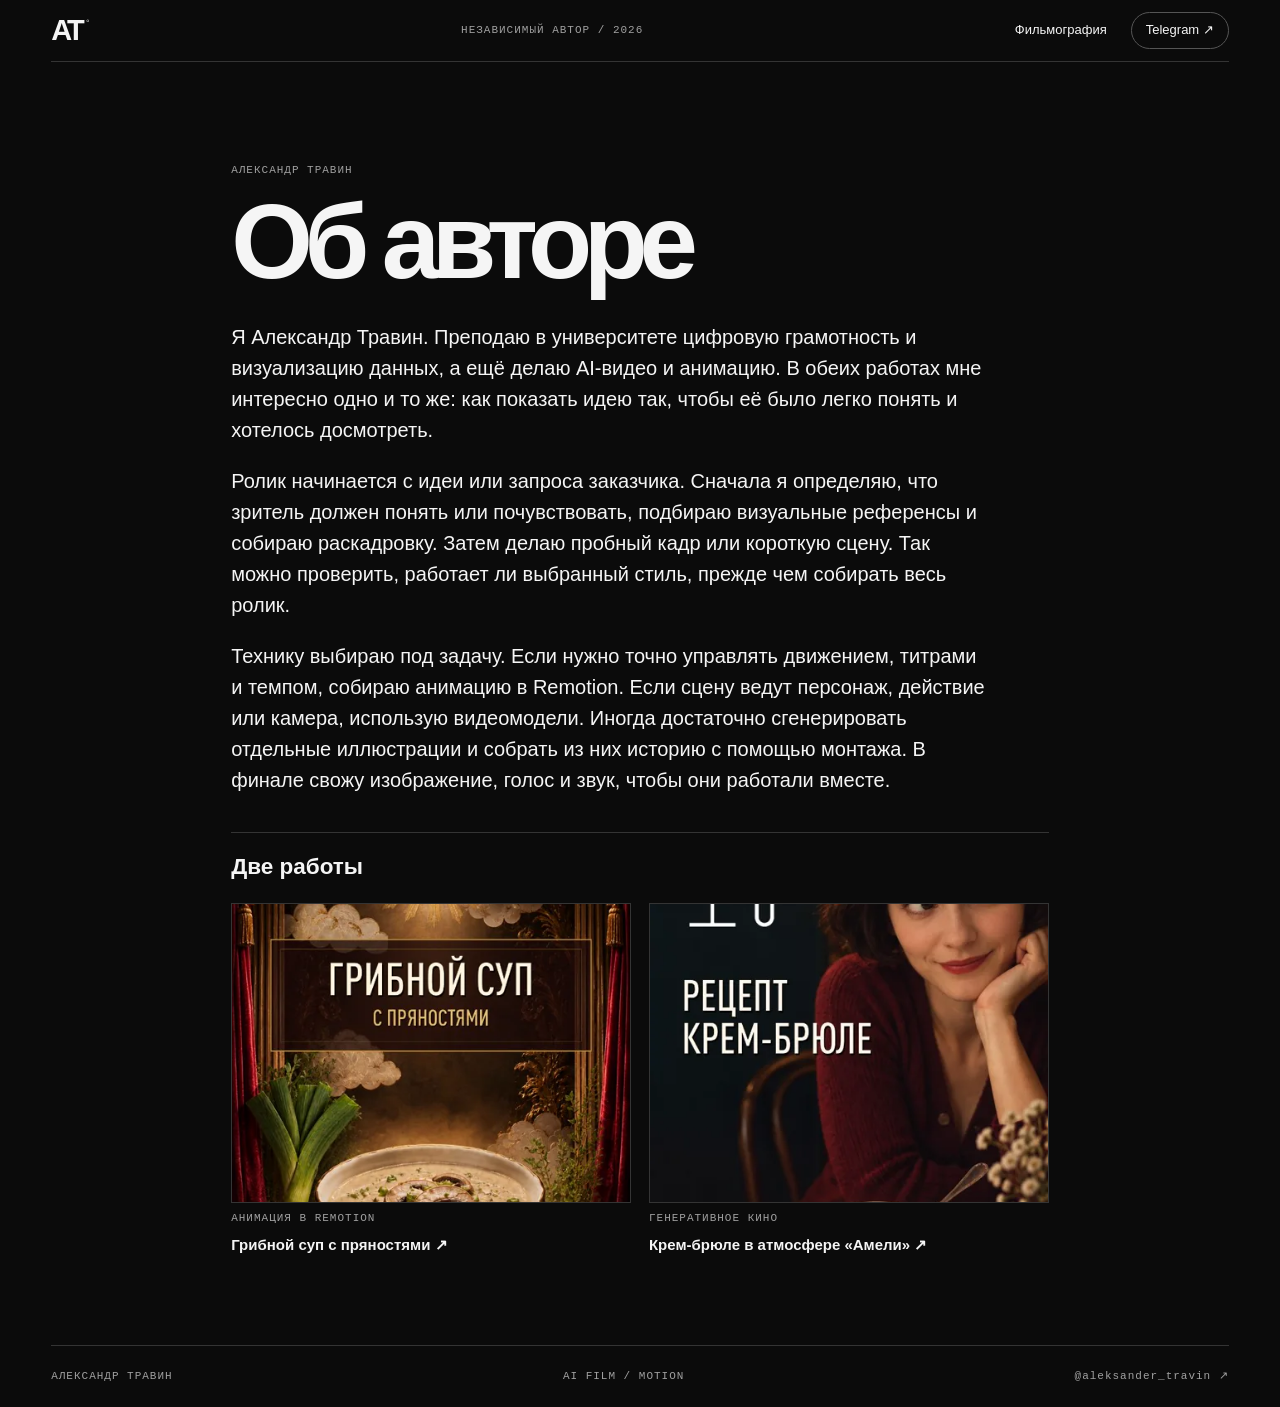
==== about.html @ e524cade "Add author page to portfolio" ====
<!doctype html>
<html lang="ru">
<head>
<meta charset="utf-8">
<meta name="viewport" content="width=device-width,initial-scale=1">
<meta name="theme-color" content="#0b0b0b">
<title>Об авторе — Александр Травин</title>
<link rel="stylesheet" href="style.css">
</head>
<body>
<header class="masthead">
  <a class="signature" href="./" aria-label="Александр Травин, главная">AT<span>◦</span></a>
  <span class="edition">НЕЗАВИСИМЫЙ АВТОР / 2026</span>
  <nav class="mast-nav" aria-label="Навигация"><a href="./">Фильмография</a><a class="contact" href="https://t.me/aleksander_travin">Telegram ↗</a></nav>
</header>
<main class="about">
  <p class="eyebrow">АЛЕКСАНДР ТРАВИН</p>
  <h1>Об авторе</h1>
  <div class="about-copy">
    <p>Я Александр Травин. Преподаю в университете цифровую грамотность и визуализацию данных, а ещё делаю AI-видео и анимацию. В обеих работах мне интересно одно и то же: как показать идею так, чтобы её было легко понять и хотелось досмотреть.</p>
    <p>Ролик начинается с идеи или запроса заказчика. Сначала я определяю, что зритель должен понять или почувствовать, подбираю визуальные референсы и собираю раскадровку. Затем делаю пробный кадр или короткую сцену. Так можно проверить, работает ли выбранный стиль, прежде чем собирать весь ролик.</p>
    <p>Технику выбираю под задачу. Если нужно точно управлять движением, титрами и темпом, собираю анимацию в Remotion. Если сцену ведут персонаж, действие или камера, использую видеомодели. Иногда достаточно сгенерировать отдельные иллюстрации и собрать из них историю с помощью монтажа. В финале свожу изображение, голос и звук, чтобы они работали вместе.</p>
  </div>
  <section aria-labelledby="examples">
    <h2 id="examples">Две работы</h2>
    <div class="about-works">
      <a href="https://www.instagram.com/eno.gastronomia/reel/DdCnkJQOd4I/"><img src="assets/posters/DdCnkJQOd4I.webp" alt="" loading="lazy"><span class="eyebrow">АНИМАЦИЯ В REMOTION</span><strong>Грибной суп с пряностями ↗</strong></a>
      <a href="https://www.instagram.com/eno.gastronomia/reel/DdkEo6iOtiW/"><img src="assets/posters/DdkEo6iOtiW.webp" alt="" loading="lazy"><span class="eyebrow">ГЕНЕРАТИВНОЕ КИНО</span><strong>Крем-брюле в атмосфере «Амели» ↗</strong></a>
    </div>
  </section>
</main>
<footer class="masthead footer"><span>АЛЕКСАНДР ТРАВИН</span><span>AI FILM / MOTION</span><a href="https://t.me/aleksander_travin">@aleksander_travin ↗</a></footer>
</body>
</html>
---- style.css ----
:root{color-scheme:dark;--black:#0b0b0b;--white:#f5f5f5;--muted:#a0a0a0;--line:#343434;--pad:clamp(18px,4vw,64px);--gap:clamp(10px,1.4vw,22px);--card:clamp(176px,24vw,320px)}
*{box-sizing:border-box}
body{margin:0;background:var(--black);color:var(--white);font:15px/1.45 Arial,Helvetica,sans-serif}
a{color:inherit;text-decoration:none}
button,input{font:inherit;color:inherit}
button{cursor:pointer}
:focus-visible{outline:2px solid white;outline-offset:4px}
.masthead{display:flex;align-items:center;justify-content:space-between;min-height:62px;margin:0 var(--pad);border-bottom:1px solid var(--line);gap:15px}
.signature{font-size:29px;font-weight:900;letter-spacing:-.1em;line-height:1}
.signature span{font-size:10px;vertical-align:top;margin-left:4px;letter-spacing:0}
.edition,.eyebrow,.footer,.counter{font:11px/1.4 ui-monospace,monospace;letter-spacing:.09em}
.edition,.eyebrow,.footer{color:var(--muted)}
.contact,.index-toggle{border:1px solid #555;background:none;border-radius:100px;padding:8px 14px;white-space:nowrap}
.contact:hover,.index-toggle:hover{background:white;color:black}
.intro{position:relative;padding:clamp(26px,4vw,55px) var(--pad) clamp(22px,3vw,40px)}
.dot{display:inline-block;background:white;width:6px;height:6px;border-radius:50%;margin-right:9px;vertical-align:2px}
.intro h1{font-size:clamp(40px,8.65vw,154px);letter-spacing:-.085em;line-height:.88;margin:16px 0 5px;font-weight:800}
.intro-note{position:absolute;right:var(--pad);bottom:clamp(22px,3vw,40px);color:var(--muted);margin:0;text-align:right}
.gallery-head{border-top:1px solid var(--line);margin:0 var(--pad);padding:14px 0;display:flex;align-items:center;gap:20px}
.gallery-head>.eyebrow{white-space:nowrap}
.filters{display:flex;gap:6px;overflow:auto;scrollbar-width:none;padding:4px;margin:auto 0}
.filters button{border:1px solid transparent;background:none;border-radius:50px;white-space:nowrap;padding:6px 10px;color:var(--muted);font-size:12px}
.filters button:hover{color:white;border-color:#555}
.filters button[aria-pressed=true]{color:black;background:white}
.index-toggle{margin-left:auto;font-size:12px}
.index-toggle span{padding-left:5px}
.carousel{display:flex;gap:var(--gap);overflow-x:auto;scrollbar-width:none;scroll-snap-type:x mandatory;scroll-padding-inline:var(--pad);padding:8px var(--pad);overscroll-behavior-inline:contain}
.carousel::-webkit-scrollbar,.filters::-webkit-scrollbar{display:none}
.carousel::after{content:'';flex:0 0 max(0px,calc(100% - var(--card) - var(--gap)))}
.card{position:relative;isolation:isolate;flex:0 0 var(--card);aspect-ratio:4/5;scroll-snap-align:start;border:1px solid #444;padding:0;background:#181818;color:white;text-align:left;overflow:hidden;border-radius:3px}
.card img{position:absolute;inset:0;width:100%;height:100%;object-fit:cover;transition:transform .35s ease}
.card:hover img{transform:scale(1.055)}
.card::after{content:'';position:absolute;inset:0;z-index:0;background:linear-gradient(180deg,#0007,transparent 30%,transparent 57%,#000d)}
.card[aria-current=true]{border-color:white}
.card-no,.card-title,.play{position:absolute;z-index:1}
.card-no{top:12px;left:12px;background:#101010cc;padding:4px 8px;font:11px ui-monospace,monospace}
.card-title{left:12px;right:12px;bottom:13px;font-weight:bold;font-size:clamp(14px,1.5vw,22px);line-height:1.08;text-wrap:balance}
.play{display:grid;place-items:center;width:42px;height:42px;top:50%;left:50%;transform:translate(-50%,-50%);border:1px solid #fff;background:#1119;border-radius:100%;font-size:13px}
.card:hover .play{background:white;color:black}
.gallery-foot{margin:0 var(--pad);padding:16px 0 28px;display:grid;grid-template-columns:1fr auto;gap:10px 20px;align-items:center}
.caption h2{margin:2px 0;font-size:clamp(18px,2.2vw,32px);letter-spacing:-.035em;line-height:1.1}
.controls{display:flex;gap:7px;align-items:center}
.counter{padding-right:8px;white-space:nowrap}
.controls button,.dialog-head button{border:1px solid #555;border-radius:50%;background:none;width:42px;height:42px;font-size:21px}
.controls button:hover,.dialog-head button:hover{background:white;color:black}
.controls button:disabled{opacity:.3;cursor:default}
.scrub{grid-column:1/-1;width:100%;margin:3px 0;accent-color:white;cursor:ew-resize}
.footer{border-top:1px solid var(--line);border-bottom:0}
dialog{background:#111;color:white;border:1px solid #555;width:min(640px,calc(100% - 26px));max-height:calc(100dvh - 28px);padding:18px;overflow:auto}
dialog::backdrop{background:#000c;backdrop-filter:blur(9px)}
.dialog-head{display:flex;align-items:start;justify-content:space-between;gap:12px;margin-bottom:14px}
.dialog-head h2{margin:0;font-size:clamp(22px,4vw,36px);line-height:1;letter-spacing:-.05em}
.dialog-head .eyebrow{margin:0 0 6px}
.dialog-head button{flex:none}
#screen{display:grid;justify-items:center;background:#080808}
#screen iframe{display:block;border:0;max-width:100%;background:#181818}
#screen .ig{width:400px;height:min(63dvh,660px)}
#screen .yt{width:100%;aspect-ratio:16/9}
.player-footer{font-size:13px;color:var(--muted)}
.player-footer a{color:white;text-decoration:underline}
.search-label{display:block;color:var(--muted);margin-bottom:6px}
#search{width:100%;border:1px solid #555;background:#111;padding:10px}
#index-list{margin-top:10px}
.index-row{width:100%;display:grid;grid-template-columns:40px 1fr auto;gap:8px;text-align:left;padding:11px 0;border:0;border-bottom:1px solid var(--line);background:none}
.index-row:hover{color:black;background:white}
@media(min-width:1600px){.intro-note{font-size:19px}}
@media(max-width:1150px){.intro-note{position:static;text-align:left;margin-top:12px}.intro-note br{display:none}.gallery-head{gap:10px}}
@media(max-width:700px){:root{--card:clamp(178px,63vw,300px)}.edition,.footer span:nth-child(2){display:none}.intro h1 span{display:block}.intro h1{font-size:clamp(50px,12vw,85px)}.gallery-head{display:grid;grid-template-columns:1fr auto}.filters{grid-row:2;grid-column:1/-1}.index-toggle{grid-column:2;grid-row:1}.caption h2{font-size:17px}.controls button{width:34px;height:34px}.counter{padding-right:0}.gallery-foot{gap:10px}}
@media(prefers-reduced-motion:reduce){.card img{transition:none}}
.archive-film{display:block;max-width:100%;max-height:60dvh;background:#080808}
.restricted-poster{max-width:100%;max-height:46dvh;object-fit:contain}
.source-note{color:var(--muted);font-size:12px;padding:8px 12px;margin:0}
@media(min-width:701px) and (max-height:850px){
  .intro{padding-top:22px;padding-bottom:22px}
  .intro h1{font-size:clamp(40px,8.3vw,126px)}
  .card{aspect-ratio:1}
  .gallery-foot{padding-top:11px;padding-bottom:16px}
}

.mast-nav{display:flex;align-items:center;gap:clamp(10px,2vw,24px);font-size:13px}
.mast-nav a:not(.contact):hover{text-decoration:underline}
.about{max-width:920px;margin:auto;padding:clamp(35px,7vw,90px) var(--pad)}
.about h1{font-size:clamp(48px,9vw,105px);letter-spacing:-.08em;line-height:.95;margin:14px 0 30px}
.about-copy{max-width:68ch;font-size:clamp(16px,2.1vw,20px);line-height:1.55}
.about-copy p{margin:0 0 1em}
.about section{border-top:1px solid var(--line);margin-top:36px}
.about-works{display:grid;grid-template-columns:repeat(2,minmax(0,1fr));gap:var(--gap)}
.about-works a{display:grid;gap:8px;align-content:start}
.about-works a:hover strong{text-decoration:underline}
.about-works img{width:100%;aspect-ratio:4/3;object-fit:cover;border:1px solid var(--line)}
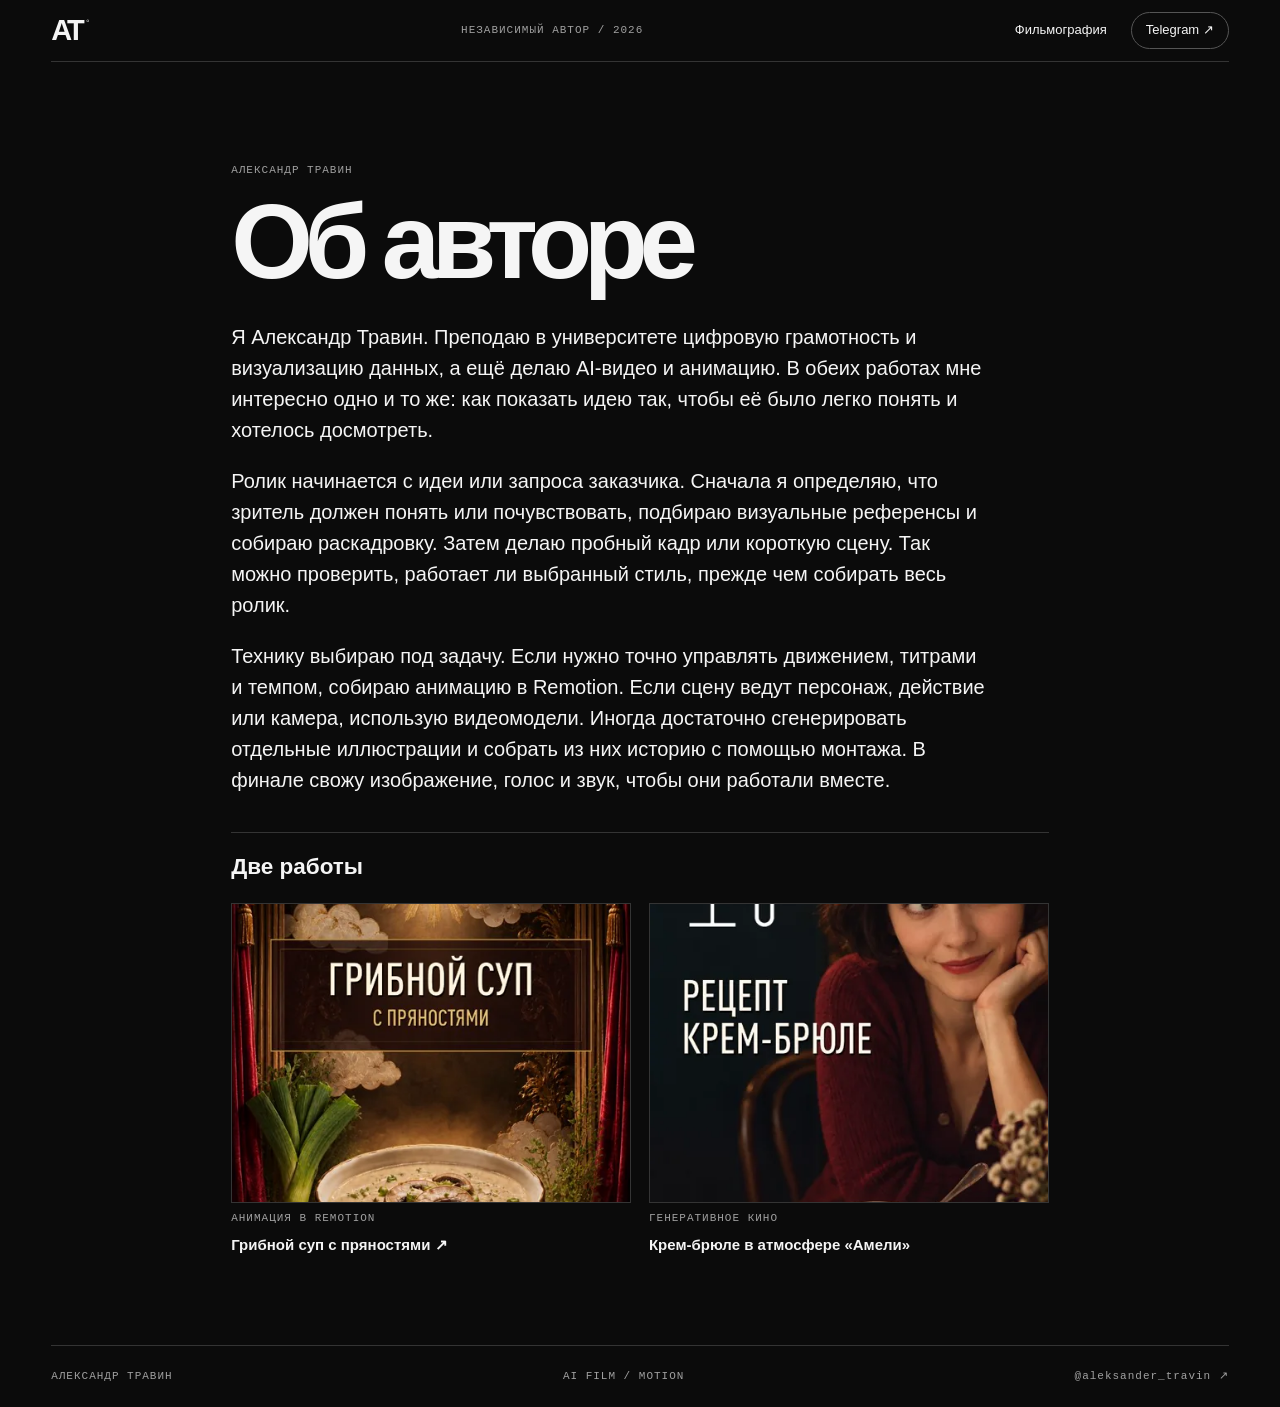
==== commit 70a444ed: "Feature portfolio case studies and production notes" ====
--- a/about.html
+++ b/about.html
@@ -25,7 +25,7 @@
     <h2 id="examples">Две работы</h2>
     <div class="about-works">
       <a href="https://www.instagram.com/eno.gastronomia/reel/DdCnkJQOd4I/"><img src="assets/posters/DdCnkJQOd4I.webp" alt="" loading="lazy"><span class="eyebrow">АНИМАЦИЯ В REMOTION</span><strong>Грибной суп с пряностями ↗</strong></a>
-      <a href="https://www.instagram.com/eno.gastronomia/reel/DdkEo6iOtiW/"><img src="assets/posters/DdkEo6iOtiW.webp" alt="" loading="lazy"><span class="eyebrow">ГЕНЕРАТИВНОЕ КИНО</span><strong>Крем-брюле в атмосфере «Амели» ↗</strong></a>
+      <a href="cases.html#creme-brulee"><img src="assets/posters/DdkEo6iOtiW.webp" alt="" loading="lazy"><span class="eyebrow">ГЕНЕРАТИВНОЕ КИНО</span><strong>Крем-брюле в атмосфере «Амели»</strong></a>
     </div>
   </section>
 </main>
--- a/style.css
+++ b/style.css
@@ -88,3 +88,209 @@
 .about-works a{display:grid;gap:8px;align-content:start}
 .about-works a:hover strong{text-decoration:underline}
 .about-works img{width:100%;aspect-ratio:4/3;object-fit:cover;border:1px solid var(--line)}
+
+.intro-note {
+  max-width: 25ch;
+  font-size: clamp(15px, 1.4vw, 21px);
+}
+
+.featured {
+  margin: 0 var(--pad);
+  padding: 0 0 clamp(25px, 4vw, 50px);
+}
+
+.featured-head {
+  display: flex;
+  justify-content: space-between;
+  align-items: baseline;
+  gap: 12px;
+  padding: 15px 0 16px;
+  border-top: 1px solid var(--line);
+}
+
+.featured-head h2 {
+  margin: 0;
+  font-size: clamp(20px, 2.5vw, 36px);
+  letter-spacing: -.05em;
+  line-height: 1.1;
+}
+
+.featured-head a,
+.cases-nav a,
+.case-links a {
+  font-size: 14px;
+  text-decoration: underline;
+  text-underline-offset: 4px;
+  text-decoration-color: var(--muted);
+}
+
+.featured-grid {
+  display: grid;
+  grid-template-columns: repeat(3, minmax(0, 1fr));
+  gap: var(--gap);
+}
+
+.featured-work {
+  display: grid;
+  grid-template-rows: auto 1fr;
+  overflow: hidden;
+  background: #131313;
+  border: 1px solid var(--line);
+}
+
+.featured-work:hover { border-color: var(--muted); }
+.featured-work:hover strong { text-decoration: underline; }
+
+.featured-work img {
+  display: block;
+  width: 100%;
+  aspect-ratio: 16 / 9;
+  object-fit: cover;
+}
+
+.featured-text {
+  display: grid;
+  align-content: start;
+  gap: 5px;
+  padding: 12px 14px 15px;
+}
+
+.featured-text strong {
+  font-size: clamp(17px, 2vw, 29px);
+  letter-spacing: -.035em;
+  line-height: 1.14;
+}
+
+.featured-summary { color: var(--muted); }
+.gallery-head h2 { margin: 0; }
+
+.cases {
+  max-width: 1280px;
+  margin: auto;
+  padding: clamp(28px, 6vw, 72px) var(--pad) 35px;
+}
+
+.cases h1 {
+  margin: 0 0 20px;
+  font-size: clamp(36px, 7vw, 86px);
+  line-height: 1;
+  letter-spacing: -.07em;
+}
+
+.cases-nav,
+.case-links {
+  display: flex;
+  flex-wrap: wrap;
+  gap: 10px 20px;
+}
+
+.cases-nav { margin: 0 0 28px; }
+
+.case-study {
+  display: grid;
+  grid-template-columns: minmax(0, 1fr) minmax(0, 1.1fr);
+  align-items: start;
+  gap: clamp(24px, 5vw, 65px);
+  padding: clamp(25px, 4vw, 52px) 0;
+  border-top: 1px solid var(--line);
+  scroll-margin-top: 16px;
+}
+
+.case-copy h2 {
+  margin: 0 0 14px;
+  font-size: clamp(26px, 3.8vw, 49px);
+  line-height: 1.03;
+  letter-spacing: -.05em;
+}
+
+.case-copy p:not(.eyebrow) {
+  margin: 0 0 13px;
+  font-size: 16px;
+  max-width: 58ch;
+}
+
+.case-copy .eyebrow { margin: 0 0 8px; }
+.case-links { margin-top: 18px; }
+
+.case-media-grid {
+  display: grid;
+  grid-template-columns: repeat(2, minmax(0, 1fr));
+  gap: var(--gap);
+}
+
+.case-media { margin: 0; }
+.case-media.portrait { max-width: 290px; }
+
+.case-media video {
+  display: block;
+  width: 100%;
+  height: auto;
+  border: 1px solid var(--line);
+  background: #111;
+}
+
+.case-media figcaption {
+  margin-top: 7px;
+  color: var(--muted);
+  font-size: 14px;
+}
+
+.production-note {
+  margin: 14px 0;
+  padding: 12px 0;
+  border-block: 1px solid var(--line);
+  font-size: 14px;
+}
+
+.production-note dl,
+.production-note dd {
+  margin: 0;
+}
+
+.production-note dt,
+.production-note summary {
+  color: var(--white);
+  font-weight: 700;
+}
+
+.production-note dd,
+.production-note p {
+  margin: 4px 0 0;
+  color: var(--muted);
+}
+
+.production-note details { margin-top: 9px; }
+.production-note summary { cursor: pointer; }
+.case-copy .production-note p { margin: 4px 0 0; font-size: 14px; }
+
+@media (max-width: 1150px) {
+  .intro-note { max-width: none; }
+}
+
+@media (max-width: 700px) {
+  .intro { padding-block: 22px 18px; }
+  .intro > .eyebrow { margin: 0; }
+  .intro h1 { margin-top: 12px; }
+  .featured-grid { grid-template-columns: 1fr; }
+
+  .featured-work {
+    grid-template-columns: clamp(105px, 31vw, 160px) minmax(0, 1fr);
+    grid-template-rows: 1fr;
+    min-height: 86px;
+  }
+
+  .featured-work img {
+    height: 0;
+    min-height: 100%;
+    aspect-ratio: auto;
+  }
+
+  .featured-text { align-content: center; padding: 8px 10px; }
+  .featured-summary { font-size: 13px; }
+  .case-study { grid-template-columns: 1fr; }
+  .case-media.portrait { width: 100%; }
+}
+
+@media (max-width: 370px) {
+  .featured-summary { display: none; }
+}
